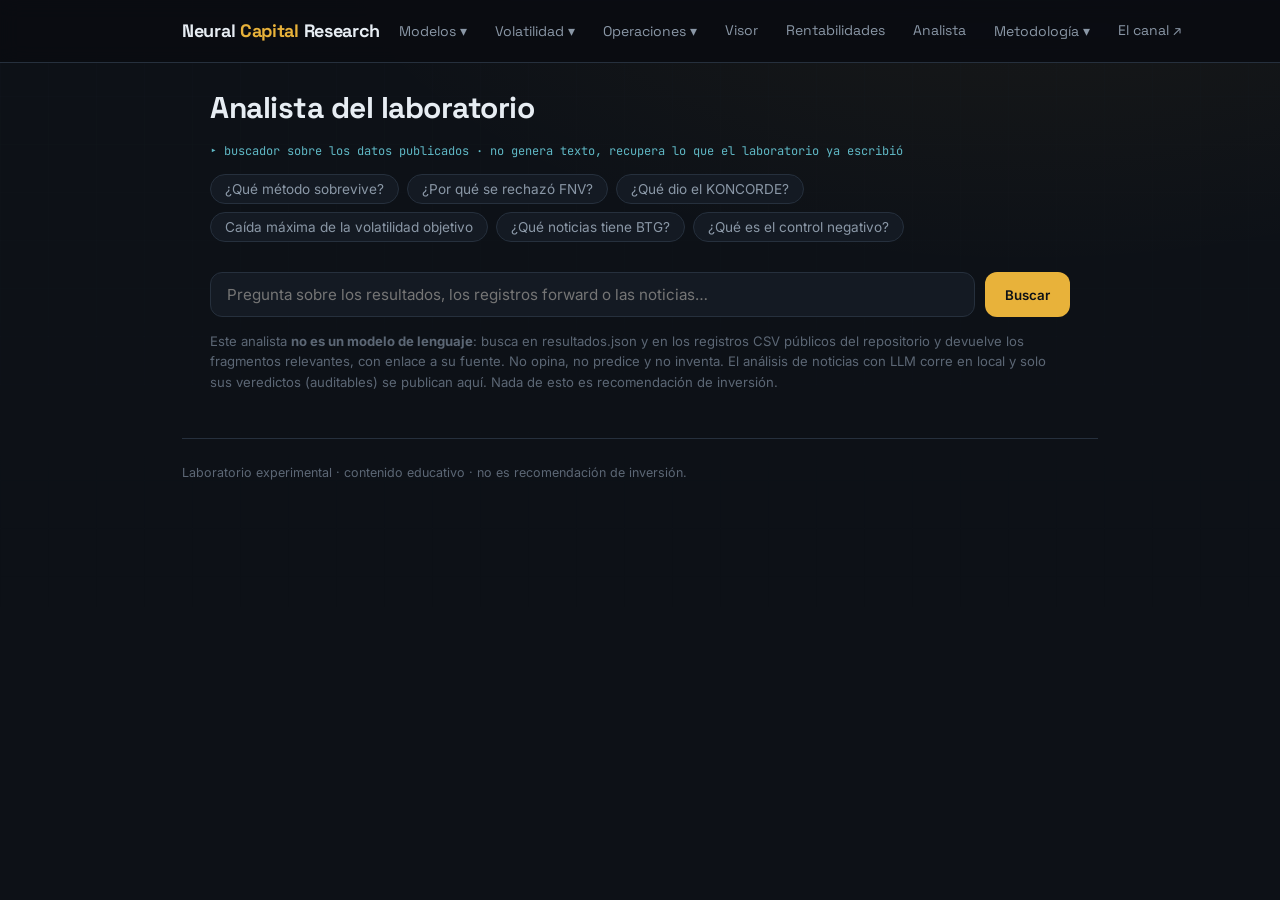
==== analista.html @ 82b218a6 "Analista web: buscador tipo chat sobre los datos publicados" ====
<!DOCTYPE html>
<html lang="es">
<head>
<meta charset="UTF-8">
<meta name="viewport" content="width=device-width, initial-scale=1.0">
<title>Neural Capital Research &middot; analista</title>
<link rel="preconnect" href="https://fonts.googleapis.com">
<link rel="preconnect" href="https://fonts.gstatic.com" crossorigin>
<link href="https://fonts.googleapis.com/css2?family=Space+Grotesk:wght@400;500;700&family=JetBrains+Mono:wght@400;500;700&family=Inter:wght@400;500&display=swap" rel="stylesheet">
<link rel="stylesheet" href="styles.css">
<style>
  .chat-caja{max-width:860px;margin:22px auto 0}
  .chat-hist{display:flex;flex-direction:column;gap:14px;margin-bottom:16px}
  .msg{max-width:88%;padding:12px 16px;border-radius:14px;font-size:.95rem}
  .msg.tu{align-self:flex-end;background:var(--panel2);border:1px solid var(--line)}
  .msg.lab{align-self:flex-start;background:var(--panel);border:1px solid var(--line)}
  .msg.lab .frag{border-left:3px solid var(--oro);padding:8px 12px;margin:10px 0;background:var(--panel2);border-radius:0 10px 10px 0}
  .msg.lab .frag .fuente{font-size:.78rem;color:var(--muted);margin-bottom:4px}
  .msg.lab .frag .fuente a{color:var(--si);text-decoration:none}
  .msg.lab .frag .txt{color:var(--text)}
  .chat-form{display:flex;gap:10px}
  .chat-form input{flex:1;background:var(--panel);border:1px solid var(--line);border-radius:12px;
    padding:12px 16px;color:var(--text);font-family:inherit;font-size:.95rem}
  .chat-form input:focus{outline:none;border-color:var(--oro)}
  .chat-form button{background:var(--oro);color:var(--ink);border:0;border-radius:12px;
    padding:12px 20px;font-weight:600;cursor:pointer;font-family:inherit}
  .chips{display:flex;flex-wrap:wrap;gap:8px;margin:14px 0}
  .chips button{background:var(--panel);border:1px solid var(--line);border-radius:999px;
    color:var(--muted);padding:6px 14px;font-size:.85rem;cursor:pointer;font-family:inherit}
  .chips button:hover{border-color:var(--oro);color:var(--text)}
  .aviso-chat{font-size:.82rem;color:var(--faint);margin-top:14px}
</style>
</head>
<body data-page="analista">

  <div id="topnav"></div>

  <div class="wrap">
    <div class="chat-caja">
      <h1 class="model-title">Analista del laboratorio</h1>
      <div class="tipo">&#9656; buscador sobre los datos publicados &middot; no genera texto, recupera lo que el laboratorio ya escribi&oacute;</div>

      <div class="chips" id="chips"></div>
      <div class="chat-hist" id="hist"></div>

      <form class="chat-form" id="form">
        <input id="preg" type="text" autocomplete="off"
               placeholder="Pregunta sobre los resultados, los registros forward o las noticias&hellip;">
        <button type="submit">Buscar</button>
      </form>

      <div class="aviso-chat">Este analista <b>no es un modelo de lenguaje</b>: busca en
      resultados.json y en los registros CSV p&uacute;blicos del repositorio y devuelve los fragmentos
      relevantes, con enlace a su fuente. No opina, no predice y no inventa. El an&aacute;lisis de
      noticias con LLM corre en local y solo sus veredictos (auditables) se publican aqu&iacute;.
      Nada de esto es recomendaci&oacute;n de inversi&oacute;n.</div>
    </div>
    <footer><div>Laboratorio experimental &middot; contenido educativo &middot; no es recomendaci&oacute;n de inversi&oacute;n.</div></footer>
  </div>

  <script src="app.js"></script>
  <script>
  (function(){
    'use strict';
    var FRAGS = [];
    var LISTO = false;

    function norm(s){
      return (s||'').toLowerCase().normalize('NFD').replace(/[\u0300-\u036f]/g,'');
    }
    function limpiaHTML(s){
      var d = document.createElement('div'); d.innerHTML = s || '';
      return (d.textContent || '').replace(/\s+/g,' ').trim();
    }
    function trocea(texto, maxLen){
      // corta en frases y agrupa en fragmentos de tamaño legible
      var frases = texto.split(/(?<=[.!?])\s+/), out = [], cur = '';
      frases.forEach(function(f){
        if((cur + ' ' + f).length > maxLen && cur){ out.push(cur.trim()); cur = f; }
        else cur = cur ? cur + ' ' + f : f;
      });
      if(cur.trim()) out.push(cur.trim());
      return out;
    }
    function addFrag(titulo, texto, fuente, enlace){
      var t = (texto||'').trim();
      if(t.length < 25) return;
      FRAGS.push({titulo: titulo||'', texto: t, fuente: fuente, enlace: enlace||null,
                  ntit: norm(titulo), ntx: norm(t)});
    }
    function parseCSV(txt){
      var lineas = txt.split(/\r?\n/).filter(function(l){return l.trim();});
      if(lineas.length < 2) return [];
      var cab = lineas[0].split(',');
      return lineas.slice(1).map(function(l){
        // división simple: los CSV del laboratorio no llevan comas entre comillas
        var v = l.split(','), o = {};
        cab.forEach(function(c,i){ o[c] = (v[i]||'').trim(); });
        return o;
      });
    }

    function cargar(){
      var tareas = [];
      tareas.push(fetch('resultados.json').then(function(r){return r.json();}).then(function(d){
        (d.experimentos||[]).forEach(function(e){
          var enlace = 'lab.html?id=' + encodeURIComponent(e.id||'');
          (e.figuras||[]).forEach(function(b){
            var p = (b.puntos && b.puntos[0]) || {};
            var ver = (p.valor!==undefined) ?
              (' Veredicto: ' + p.valor + '%/mes, p=' + p.p +
               ', FDR ' + (p.sig_fdr ? 'superado' : 'no superado') + '.') : '';
            addFrag(b.tipo || b.nombre,
                    limpiaHTML((b.razon||'') + ' ' + (b.extra||'')) + ver,
                    e.etiqueta, enlace);
          });
          trocea(limpiaHTML((e.intro||'') + ' ' + (e.nota||'') + ' ' + (e.nota_fdr||'')), 320)
            .forEach(function(tx){ addFrag(e.etiqueta, tx, e.etiqueta, enlace); });
        });
      }).catch(function(){}));

      tareas.push(fetch('forward_mineras.csv').then(function(r){
        if(!r.ok) throw 0; return r.text();
      }).then(function(t){
        parseCSV(t).forEach(function(r){
          addFrag('Elegida ' + r.ticker + ' (' + r.mes + ')',
            r.ticker + ' seleccionada en ' + r.mes + ' como ' + r.tipo + ' a ' + r.precio +
            ' $ (orden: ' + (r.metrica_orden||'n/d') + ')' +
            (r.notas ? '. Notas del analista: ' + r.notas : '') + '.',
            'forward_mineras.csv', 'lab.html?id=forward_mineras');
        });
      }).catch(function(){}));

      tareas.push(fetch('noticias_mineras.csv').then(function(r){
        if(!r.ok) throw 0; return r.text();
      }).then(function(t){
        parseCSV(t).forEach(function(r){
          addFrag('Noticia ' + r.ticker + ' (' + r.mes + ')',
            r.ticker + ': "' + r.titular + '" clasificada como ' + r.categoria +
            ' con signo ' + r.signo + ' por el modelo ' + (r.modelo||'local') + '.',
            'noticias_mineras.csv', 'lab.html?id=forward_mineras');
        });
      }).catch(function(){}));

      tareas.push(fetch('forward_carteras.csv').then(function(r){
        if(!r.ok) throw 0; return r.text();
      }).then(function(t){
        parseCSV(t).forEach(function(r){
          addFrag('Forward ' + r.estrategia + ' (' + r.mes + ')',
            'Estrategia ' + r.estrategia + ' en ' + r.mes + ': ' + r.posicion +
            ' (exposicion ' + r.exposicion + ', SPY a ' + r.precio_spy + ' $).',
            'forward_carteras.csv', 'lab.html?id=forward_carteras');
        });
      }).catch(function(){}));

      return Promise.all(tareas).then(function(){ LISTO = true; });
    }

    var VACIAS = new Set(('de la el los las un una y o que en a al del por para con sin es son fue como cual '
      + 'se lo le mi tu su hay este esta esto ese esa eso mas menos muy qué cómo cuál').split(' '));
    function buscar(q){
      var toks = norm(q).split(/[^a-z0-9$%]+/).filter(function(t){
        return t.length > 1 && !VACIAS.has(t);
      });
      if(!toks.length) return [];
      var res = FRAGS.map(function(f){
        var sc = 0;
        toks.forEach(function(t){
          if(f.ntit.indexOf(t) >= 0) sc += 3;
          if(f.ntx.indexOf(t) >= 0) sc += 1;
        });
        // los tickers en mayúsculas del texto original puntúan doble si coinciden exactos
        var mayus = q.match(/\b[A-Z]{1,5}\b/g) || [];
        mayus.forEach(function(m){
          if((f.titulo + ' ' + f.texto).indexOf(m) >= 0) sc += 4;
        });
        return {f: f, sc: sc};
      }).filter(function(x){ return x.sc > 0; });
      res.sort(function(a,b){ return b.sc - a.sc; });
      return res.slice(0, 5).map(function(x){ return x.f; });
    }

    function burbuja(clase, html){
      var d = document.createElement('div');
      d.className = 'msg ' + clase; d.innerHTML = html;
      document.getElementById('hist').appendChild(d);
      d.scrollIntoView({behavior:'smooth', block:'end'});
    }
    function esc(s){
      var d = document.createElement('div'); d.textContent = s; return d.innerHTML;
    }
    function responder(q){
      burbuja('tu', esc(q));
      if(!LISTO){ burbuja('lab', 'Cargando los datos del laboratorio&hellip; vuelve a intentarlo en un segundo.'); return; }
      var hits = buscar(q);
      if(!hits.length){
        burbuja('lab', 'No encuentro nada sobre eso en los datos publicados. Prueba con el nombre de un ' +
          'm&eacute;todo (KONCORDE, volatilidad objetivo, pares&hellip;), un ticker (FNV, BTG&hellip;) o ' +
          'una palabra clave (caída, Sharpe, dilución, rechazada&hellip;). Este buscador solo sabe lo ' +
          'que el laboratorio ha escrito.');
        return;
      }
      var html = hits.map(function(f){
        var fuente = f.enlace
          ? '<a href="' + f.enlace + '">' + esc(f.fuente) + '</a>'
          : esc(f.fuente);
        return '<div class="frag"><div class="fuente">' + fuente + '</div>' +
               '<div class="txt"><b>' + esc(f.titulo) + '.</b> ' + esc(f.texto) + '</div></div>';
      }).join('');
      burbuja('lab', 'Esto es lo que el laboratorio tiene escrito al respecto:' + html);
    }

    var EJEMPLOS = [
      '¿Qué método sobrevive?',
      '¿Por qué se rechazó FNV?',
      '¿Qué dio el KONCORDE?',
      'Caída máxima de la volatilidad objetivo',
      '¿Qué noticias tiene BTG?',
      '¿Qué es el control negativo?'
    ];
    var chips = document.getElementById('chips');
    EJEMPLOS.forEach(function(e){
      var b = document.createElement('button');
      b.type = 'button'; b.textContent = e;
      b.addEventListener('click', function(){ responder(e); });
      chips.appendChild(b);
    });

    document.getElementById('form').addEventListener('submit', function(ev){
      ev.preventDefault();
      var inp = document.getElementById('preg');
      var q = inp.value.trim();
      if(q){ responder(q); inp.value = ''; }
    });

    cargar();
  })();
  </script>
</body>
</html>
---- styles.css ----
:root{
    --ink:#0d1117; --panel:#141a23; --panel2:#1b232e; --line:#26303d;
    --text:#e7edf3; --muted:#8a97a6; --faint:#5c6775;
    --oro:#e8b23a; --oro-dim:#7a6224;
    --si:#5fb7c4; --good:#4ec98a; --warn:#e0823c; --bad:#d2566a;
    --r:14px;
  }
  *{box-sizing:border-box;margin:0;padding:0}
  html{scroll-behavior:smooth}
  body{
    background:
      radial-gradient(1200px 600px at 80% -10%, rgba(232,178,58,.06), transparent 60%),
      linear-gradient(var(--ink),var(--ink));
    color:var(--text); font-family:'Inter',system-ui,sans-serif;
    line-height:1.55; min-height:100vh;
    background-attachment:fixed;
  }
  /* fina rejilla de plano técnico */
  body::before{
    content:""; position:fixed; inset:0; pointer-events:none; z-index:0; opacity:.5;
    background-image:
      linear-gradient(rgba(38,48,61,.25) 1px, transparent 1px),
      linear-gradient(90deg, rgba(38,48,61,.25) 1px, transparent 1px);
    background-size:48px 48px;
    mask-image:linear-gradient(180deg, rgba(0,0,0,.6), transparent 70%);
  }
  .wrap{max-width:960px; margin:0 auto; padding:0 22px; position:relative; z-index:1}

  /* cabecera */
  header{padding:30px 0 22px; border-bottom:1px solid var(--line)}
  .hero{display:block; width:100%; height:auto; border-radius:16px; border:1px solid var(--line); margin-bottom:14px}
  .sr-only{position:absolute; width:1px; height:1px; padding:0; margin:-1px; overflow:hidden; clip:rect(0,0,0,0); border:0}
  .brand{display:flex; align-items:baseline; gap:14px; flex-wrap:wrap}
  .logo{
    font-family:'Space Grotesk',sans-serif; font-weight:700; font-size:30px;
    letter-spacing:-.5px; color:var(--text);
  }
  .logo b{color:var(--oro)}
  .eyebrow{
    font-family:'JetBrains Mono',monospace; font-size:11px; letter-spacing:2px;
    text-transform:uppercase; color:var(--faint);
  }
  .tagline{color:var(--muted); margin-top:8px; max-width:60ch}
  .meta{font-family:'JetBrains Mono',monospace; font-size:12px; color:var(--faint); margin-top:12px}

  /* aviso honesto */
  .aviso{
    margin:22px 0; padding:13px 16px; border-radius:var(--r);
    border:1px solid var(--oro-dim); background:rgba(232,178,58,.06);
    font-size:13.5px; color:#f0dca8; display:flex; gap:11px; align-items:flex-start;
  }
  .aviso svg{flex:0 0 auto; margin-top:2px}
  .badge-syn{
    display:inline-block; font-family:'JetBrains Mono',monospace; font-size:11px;
    letter-spacing:1px; text-transform:uppercase; color:var(--ink); background:var(--warn);
    padding:3px 9px; border-radius:6px; margin-bottom:10px; font-weight:700;
  }

  /* selector */
  .picker{margin:30px 0 8px}
  .picker label{font-family:'JetBrains Mono',monospace; font-size:11px; letter-spacing:1.5px; text-transform:uppercase; color:var(--muted); display:block; margin-bottom:9px}
  select{
    width:100%; appearance:none; background:var(--panel2); color:var(--text);
    border:1px solid var(--line); border-radius:var(--r); padding:14px 44px 14px 16px;
    font-family:'Space Grotesk',sans-serif; font-size:17px; font-weight:500; cursor:pointer;
    background-image:url("data:image/svg+xml,%3Csvg xmlns='http://www.w3.org/2000/svg' width='14' height='14' fill='none' stroke='%238a97a6' stroke-width='2'%3E%3Cpath d='M2 4l5 6 5-6'/%3E%3C/svg%3E");
    background-repeat:no-repeat; background-position:right 16px center;
  }
  select:focus-visible{outline:2px solid var(--oro); outline-offset:2px}
  .tipo{font-family:'JetBrains Mono',monospace; font-size:12px; color:var(--si); margin-top:10px}

  /* ---- SIGNATURE: veredicto de significancia ---- */
  .verdict{
    margin-top:26px; background:linear-gradient(180deg,var(--panel),var(--panel2));
    border:1px solid var(--line); border-radius:18px; padding:26px 26px 30px;
  }
  .verdict-top{display:flex; justify-content:space-between; align-items:flex-end; gap:18px; flex-wrap:wrap}
  .sharpe-big{font-family:'JetBrains Mono',monospace; font-weight:700; font-size:60px; line-height:.9; letter-spacing:-2px}
  .sharpe-lab{font-family:'JetBrains Mono',monospace; font-size:11px; letter-spacing:2px; text-transform:uppercase; color:var(--faint); margin-top:6px}
  .verdict-tag{
    font-family:'JetBrains Mono',monospace; font-size:13px; font-weight:700; letter-spacing:.5px;
    padding:8px 14px; border-radius:9px; white-space:nowrap;
  }
  .v-good{color:var(--good); background:rgba(78,201,138,.1); border:1px solid rgba(78,201,138,.35)}
  .v-bad{color:var(--warn); background:rgba(224,130,60,.1); border:1px solid rgba(224,130,60,.35)}

  /* recta numérica del IC90 frente al cero */
  .numline{margin-top:30px}
  .nl-track{position:relative; height:64px}
  .nl-axis{position:absolute; top:34px; left:0; right:0; height:2px; background:var(--line)}
  .nl-zero{position:absolute; top:14px; bottom:0; width:2px; background:var(--text); opacity:.55}
  .nl-zero span{position:absolute; top:-20px; left:50%; transform:translateX(-50%); font-family:'JetBrains Mono',monospace; font-size:11px; color:var(--muted)}
  .nl-ci{position:absolute; top:28px; height:14px; border-radius:7px; opacity:.9; transition:width .8s cubic-bezier(.2,.8,.2,1)}
  .nl-pt{position:absolute; top:21px; width:3px; height:28px; background:var(--text); border-radius:2px}
  .nl-labels{position:relative; margin-top:8px; height:16px}
  .nl-labels span{position:absolute; transform:translateX(-50%); font-family:'JetBrains Mono',monospace; font-size:11px; color:var(--faint)}
  .nl-cap{font-size:12.5px; color:var(--muted); margin-top:18px}
  .nl-cap b{color:var(--text); font-family:'JetBrains Mono',monospace}

  /* tarjetas de métricas */
  .grid{display:grid; grid-template-columns:repeat(3,1fr); gap:12px; margin-top:14px}
  .card{background:var(--panel); border:1px solid var(--line); border-radius:var(--r); padding:16px 17px}
  .card .k{font-family:'JetBrains Mono',monospace; font-size:10.5px; letter-spacing:1.5px; text-transform:uppercase; color:var(--faint)}
  .card .v{font-family:'JetBrains Mono',monospace; font-size:24px; font-weight:700; margin-top:7px}
  .card .v.neg{color:var(--bad)} .card .v.pos{color:var(--good)}

  /* diagnóstico */
  .diag{margin-top:12px; display:flex; gap:10px; flex-wrap:wrap}
  .chip{font-family:'JetBrains Mono',monospace; font-size:12px; color:var(--muted); background:var(--panel); border:1px solid var(--line); padding:8px 12px; border-radius:9px}
  .chip b{color:var(--text)}

  /* gráfico */
  .chartbox{margin-top:26px; background:var(--panel); border:1px solid var(--line); border-radius:18px; padding:20px 18px 14px}
  .chartbox h3{font-family:'Space Grotesk',sans-serif; font-size:15px; font-weight:500; color:var(--muted); margin-bottom:4px}
  .chartbox .ch-sub{font-size:12.5px; color:var(--faint); margin-bottom:14px}
  .canvas-h{position:relative; height:300px}

  /* explicaciones */
  .explain{margin:40px 0 10px}
  .explain h2{font-family:'Space Grotesk',sans-serif; font-size:13px; letter-spacing:2px; text-transform:uppercase; color:var(--oro); margin:46px 0 16px; padding-top:20px; border-top:1px solid var(--line)}
  .explain > h2:first-of-type{margin-top:6px; padding-top:0; border-top:none}
  details{border:1px solid var(--line); border-radius:var(--r); margin-bottom:10px; background:var(--panel); overflow:hidden}
  summary{padding:15px 18px; cursor:pointer; font-family:'Space Grotesk',sans-serif; font-weight:500; font-size:15.5px; list-style:none; display:flex; justify-content:space-between; align-items:center}
  summary::-webkit-details-marker{display:none}
  summary .chev{color:var(--oro); transition:transform .25s}
  details[open] summary .chev{transform:rotate(90deg)}
  details .body{padding:0 18px 18px; color:var(--muted); font-size:14px}
  details .body b{color:var(--text)}

  @keyframes accOpen{from{opacity:0; transform:translateY(-6px)} to{opacity:1; transform:none}}
  details[open] .body{animation:accOpen .28s ease}
  .sreveal{opacity:0; transform:translateY(16px); transition:opacity .55s ease, transform .55s ease}
  .sreveal.in{opacity:1; transform:none}

  .opsbox{margin-top:18px; border:1px solid var(--line); border-radius:18px; padding:22px 24px; background:var(--panel)}
  .opsbox h3{font-family:'Space Grotesk',sans-serif; font-size:16px; margin:0 0 4px; color:var(--text)}
  .ops-scroll{max-height:420px; overflow:auto; margin-top:14px; border-radius:10px}
  table.ops{width:100%; border-collapse:collapse; font-family:'JetBrains Mono',monospace; font-size:12.5px}
  table.ops th{position:sticky; top:0; background:var(--panel); text-align:left; color:var(--faint); font-weight:500; text-transform:uppercase; letter-spacing:1px; font-size:10px; padding:9px 12px; border-bottom:1px solid var(--line)}
  table.ops td{padding:9px 12px; border-bottom:1px solid rgba(38,48,61,.55); color:var(--text); white-space:nowrap}
  table.ops tr:last-child td{border-bottom:none}
  table.ops td.pos{color:var(--good)} table.ops td.neg{color:var(--bad)}
  table.ops td.est-obs{color:var(--oro)} table.ops td.est-cerr{color:var(--muted)}
  table.ops .ops-empty{color:var(--faint); text-align:center; padding:22px 12px}

  footer{border-top:1px solid var(--line); margin-top:46px; padding:24px 0 50px; color:var(--faint); font-size:12.5px}
  footer a{color:var(--muted)}

  .empty{margin-top:40px; padding:30px; border:1px dashed var(--line); border-radius:18px; text-align:center; color:var(--muted)}
  .empty b{color:var(--text); display:block; margin-bottom:6px; font-family:'Space Grotesk',sans-serif; font-size:17px}

  /* portada / entrada: la imagen ES el fondo, a pantalla completa y animada */
  body.intro-open{overflow:hidden}
  #intro{position:fixed; inset:0; z-index:100; overflow:hidden; background:#05070d;
    display:flex; flex-direction:column; align-items:center; justify-content:flex-end;
    transition:opacity .6s ease}
  #intro .bg{position:absolute; inset:-8%; z-index:0; will-change:transform;
    background:url('assets/banner.jpg') center/cover no-repeat;
    animation:kenburns 32s ease-in-out infinite alternate}
  #intro .scrim{position:absolute; inset:0; z-index:1; pointer-events:none;
    background:linear-gradient(to top, rgba(5,7,13,.94) 4%, rgba(5,7,13,.45) 34%, rgba(5,7,13,0) 60%)}
  #intro.hidden{opacity:0; pointer-events:none}
  .intro-inner{position:relative; z-index:2; text-align:center; max-width:680px; width:100%;
    padding:0 24px 10vh; animation:introIn 1s ease both}
  .intro-tag{color:#cbd6e2; margin:0 auto; max-width:50ch; font-size:16.5px; text-shadow:0 2px 16px rgba(0,0,0,.6)}
  .enter-btn{margin-top:26px; cursor:pointer; font-family:'Space Grotesk',sans-serif; font-weight:600; font-size:17px;
    color:#e8fbff; background:rgba(8,22,34,.5); border:1.5px solid #5fd0e6; border-radius:40px;
    padding:15px 34px; display:inline-flex; align-items:center; gap:10px;
    -webkit-backdrop-filter:blur(4px); backdrop-filter:blur(4px);
    box-shadow:0 0 16px rgba(95,208,230,.45), inset 0 0 12px rgba(95,208,230,.12);
    transition:transform .2s ease, box-shadow .2s ease; animation:glow 2.8s ease-in-out infinite}
  .enter-btn span{transition:transform .2s ease}
  .enter-btn:hover{transform:translateY(-2px); box-shadow:0 0 30px rgba(95,208,230,.85), inset 0 0 16px rgba(95,208,230,.22)}
  .enter-btn:hover span{transform:translateX(4px)}
  .enter-btn:focus-visible{outline:2px solid #fff; outline-offset:3px}
  .intro-mini{margin-top:18px; font-family:'JetBrains Mono',monospace; font-size:11px; letter-spacing:1px; color:#7d8a99; text-transform:uppercase}
  @keyframes glow{0%,100%{box-shadow:0 0 14px rgba(95,208,230,.4), inset 0 0 10px rgba(95,208,230,.12)} 50%{box-shadow:0 0 28px rgba(95,208,230,.8), inset 0 0 16px rgba(95,208,230,.22)}}
  @keyframes kenburns{from{transform:scale(1.02) translate(0,0)} to{transform:scale(1.14) translate(-2.5%, -2%)}}
  @keyframes introIn{from{opacity:0; transform:translateY(14px)}to{opacity:1; transform:none}}

  .reveal{opacity:0; transform:translateY(10px); transition:opacity .5s ease, transform .5s ease}
  .reveal.in{opacity:1; transform:none}

  @media (max-width:640px){
    .grid{grid-template-columns:repeat(2,1fr)}
    .sharpe-big{font-size:48px}
    .logo{font-size:24px}
  }
  @media (prefers-reduced-motion:reduce){
    *{transition:none!important; animation:none!important; scroll-behavior:auto!important}
    .reveal{opacity:1; transform:none}
    .sreveal{opacity:1; transform:none}
  }

  /* ===== barra de navegación (páginas internas) ===== */
  .topnav{position:sticky; top:0; z-index:50; background:rgba(10,13,18,.92);
    -webkit-backdrop-filter:blur(10px); backdrop-filter:blur(10px); border-bottom:1px solid var(--line)}
  .nav-inner{max-width:960px; margin:0 auto; padding:0 22px; height:62px; display:flex; align-items:center; gap:6px}
  .nav-logo{font-family:'Space Grotesk',sans-serif; font-weight:700; font-size:18px; color:var(--text);
    text-decoration:none; letter-spacing:-.3px; margin-right:auto; white-space:nowrap}
  .nav-logo b{color:var(--oro)}
  .nav-menu{display:flex; align-items:center; gap:2px}
  .nav-item{position:relative}
  .nav-trigger,.nav-link{font-family:'Space Grotesk',sans-serif; font-size:14px; color:var(--muted);
    background:none; border:none; cursor:pointer; padding:9px 13px; border-radius:9px; text-decoration:none;
    display:inline-block; white-space:nowrap}
  .nav-trigger:hover,.nav-link:hover,.nav-item:hover .nav-trigger,.nav-item:focus-within .nav-trigger{color:var(--text); background:var(--panel)}
  .nav-drop{position:absolute; top:calc(100% - 2px); left:0; min-width:215px; background:var(--panel2);
    border:1px solid var(--line); border-radius:12px; padding:7px; display:none; flex-direction:column; gap:1px;
    box-shadow:0 16px 44px rgba(0,0,0,.55)}
  .nav-item:hover .nav-drop,.nav-item:focus-within .nav-drop{display:flex}
  .nav-drop a{color:var(--muted); text-decoration:none; font-size:14px; padding:9px 12px; border-radius:8px; white-space:nowrap}
  .nav-drop a:hover{color:var(--text); background:var(--panel)}
  .nav-drop a.active{color:var(--oro)}
  .nav-disabled{color:var(--faint); font-size:13px; padding:9px 12px; font-style:italic}
  .model-title{font-family:'Space Grotesk',sans-serif; font-size:30px; font-weight:700; letter-spacing:-.5px; margin:22px 0 2px; color:var(--text)}
  body.portada{overflow:hidden}
  @media (max-width:760px){
    .nav-inner{flex-wrap:wrap; height:auto; padding:10px 12px; gap:2px}
    .nav-logo{flex-basis:100%; margin:0 0 6px; font-size:16px}
    .nav-trigger,.nav-link{padding:8px 10px; font-size:13px}
    .model-title{font-size:24px}
  }

/* Leyenda del panel de volatilidad de metales */
.lg-row{display:flex;flex-wrap:wrap;gap:16px;margin:10px 0 6px}
.lg{display:inline-flex;align-items:center;gap:7px;font-family:'JetBrains Mono',monospace;font-size:12px;color:#8a97a6}
.lg i{width:15px;height:3px;border-radius:2px;display:inline-block}
.dot{width:9px;height:9px;border-radius:50%;display:inline-block;margin-right:8px;vertical-align:middle}

/* ---------- Visor de gráficos ---------- */
.visor-head{ margin:18px 0 14px; }
.visor-head .ch-title{ margin-bottom:6px; }
.visor-controls{ display:flex; gap:14px; align-items:center; flex-wrap:wrap; margin-bottom:14px; }
.tf-toggle{ display:inline-flex; border:1px solid var(--line,#26303d); border-radius:9px; overflow:hidden; }
.tf-btn{ background:transparent; color:#8a97a6; border:0; padding:8px 16px; font-family:'JetBrains Mono',monospace; font-size:13px; cursor:pointer; }
.tf-btn.active{ background:rgba(232,178,58,.14); color:var(--oro,#e8b23a); }
.tk-combo{ position:relative; min-width:200px; }
.tk-combo input{ width:100%; box-sizing:border-box; background:#11161d; color:#e6edf3; border:1px solid var(--line,#26303d); border-radius:9px; padding:9px 13px; font-family:'JetBrains Mono',monospace; font-size:14px; outline:none; }
.tk-combo input:focus{ border-color:var(--oro,#e8b23a); }
.tk-list{ position:absolute; z-index:30; top:calc(100% + 5px); left:0; right:0; max-height:280px; overflow-y:auto; background:#0e131a; border:1px solid var(--line,#26303d); border-radius:9px; box-shadow:0 12px 30px rgba(0,0,0,.5); }
.tk-opt{ padding:8px 13px; font-family:'JetBrains Mono',monospace; font-size:14px; color:#cdd6e0; cursor:pointer; }
.tk-opt:hover, .tk-opt.hl{ background:rgba(232,178,58,.14); color:var(--oro,#e8b23a); }
.tk-opt.sel{ color:var(--oro,#e8b23a); }
.tk-empty{ padding:8px 13px; color:#5c6775; font-family:'JetBrains Mono',monospace; font-size:13px; }
.visor-canvas-wrap{ width:100%; }
.visor-canvas-wrap canvas{ display:block; width:100%; }
.vf-row{ display:flex; align-items:center; gap:9px; padding:6px 0; border-bottom:1px solid rgba(38,48,61,.4); }
.vf-row:last-child{ border-bottom:0; }

/* ---------- Panel de rentabilidades ---------- */
.spark{ display:block; }
table.rent td{ vertical-align:middle; padding:11px 12px; }
table.rent td .est-obs{ font-size:12px; margin-top:2px; }
td.mono{ font-family:'JetBrains Mono',monospace; font-size:15px; color:#e6edf3; }
table.rent a{ color:inherit; text-decoration:none; }
table.rent a:hover{ color:var(--oro,#e8b23a); }
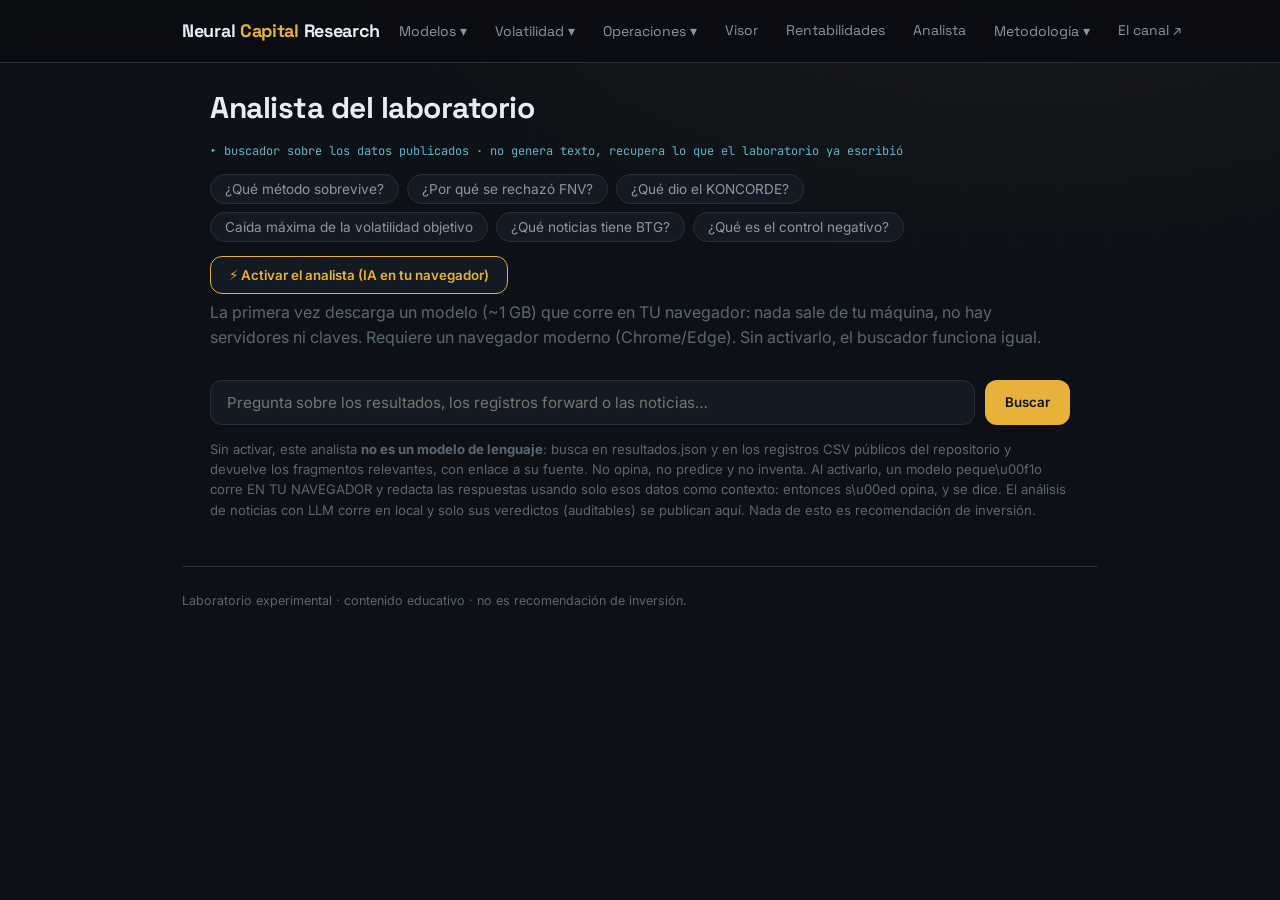
==== commit 80855bba: "Analista web: IA en el navegador (WebLLM) sobre los datos publicados" ====
--- a/analista.html
+++ b/analista.html
@@ -41,6 +41,17 @@
       <div class="tipo">&#9656; buscador sobre los datos publicados &middot; no genera texto, recupera lo que el laboratorio ya escribi&oacute;</div>
 
       <div class="chips" id="chips"></div>
+
+      <div id="cerebro-caja" style="margin:6px 0 14px">
+        <button id="cerebro-btn" type="button" style="background:var(--panel);border:1px solid var(--oro);
+          border-radius:12px;color:var(--oro);padding:10px 18px;cursor:pointer;font-family:inherit;font-weight:600">
+          &#9889; Activar el analista (IA en tu navegador)
+        </button>
+        <span id="cerebro-estado" class="ch-sub" style="margin-left:10px"></span>
+        <div class="ch-sub" style="margin-top:6px;color:var(--faint)">La primera vez descarga un modelo
+          (~1 GB) que corre en TU navegador: nada sale de tu m&aacute;quina, no hay servidores ni claves.
+          Requiere un navegador moderno (Chrome/Edge). Sin activarlo, el buscador funciona igual.</div>
+      </div>
       <div class="chat-hist" id="hist"></div>
 
       <form class="chat-form" id="form">
@@ -49,9 +60,9 @@
         <button type="submit">Buscar</button>
       </form>
 
-      <div class="aviso-chat">Este analista <b>no es un modelo de lenguaje</b>: busca en
+      <div class="aviso-chat">Sin activar, este analista <b>no es un modelo de lenguaje</b>: busca en
       resultados.json y en los registros CSV p&uacute;blicos del repositorio y devuelve los fragmentos
-      relevantes, con enlace a su fuente. No opina, no predice y no inventa. El an&aacute;lisis de
+      relevantes, con enlace a su fuente. No opina, no predice y no inventa. Al activarlo, un modelo peque\u00f1o corre EN TU NAVEGADOR y redacta las respuestas usando solo esos datos como contexto: entonces s\u00ed opina, y se dice. El an&aacute;lisis de
       noticias con LLM corre en local y solo sus veredictos (auditables) se publican aqu&iacute;.
       Nada de esto es recomendaci&oacute;n de inversi&oacute;n.</div>
     </div>
@@ -69,8 +80,14 @@
       return (s||'').toLowerCase().normalize('NFD').replace(/[\u0300-\u036f]/g,'');
     }
     function limpiaHTML(s){
-      var d = document.createElement('div'); d.innerHTML = s || '';
-      return (d.textContent || '').replace(/\s+/g,' ').trim();
+      s = (s || '')
+        .replace(/<\/(tr|thead|tbody)>/gi, ' \u00b7 ')
+        .replace(/<\/(td|th)>/gi, ' ')
+        .replace(/<(td|th)[^>]*>/gi, ' ')
+        .replace(/<br\s*\/?\s*>/gi, ' \u00b7 ');
+      var d = document.createElement('div'); d.innerHTML = s;
+      return (d.textContent || '').replace(/(\s*\u00b7\s*){2,}/g,' \u00b7 ')
+                                  .replace(/\s+/g,' ').trim();
     }
     function trocea(texto, maxLen){
       // corta en frases y agrupa en fragmentos de tamaño legible
@@ -82,10 +99,10 @@
       if(cur.trim()) out.push(cur.trim());
       return out;
     }
-    function addFrag(titulo, texto, fuente, enlace){
+    function addFrag(titulo, texto, fuente, enlace, clase){
       var t = (texto||'').trim();
       if(t.length < 25) return;
-      FRAGS.push({titulo: titulo||'', texto: t, fuente: fuente, enlace: enlace||null,
+      FRAGS.push({titulo: titulo||'', texto: t, fuente: fuente, enlace: enlace||null, clase: clase||'resultado',
                   ntit: norm(titulo), ntx: norm(t)});
     }
     function parseCSV(txt){
@@ -127,7 +144,7 @@
             r.ticker + ' seleccionada en ' + r.mes + ' como ' + r.tipo + ' a ' + r.precio +
             ' $ (orden: ' + (r.metrica_orden||'n/d') + ')' +
             (r.notas ? '. Notas del analista: ' + r.notas : '') + '.',
-            'forward_mineras.csv', 'lab.html?id=forward_mineras');
+            'forward_mineras.csv', 'lab.html?id=forward_mineras', 'forward');
         });
       }).catch(function(){}));
 
@@ -138,7 +155,7 @@
           addFrag('Noticia ' + r.ticker + ' (' + r.mes + ')',
             r.ticker + ': "' + r.titular + '" clasificada como ' + r.categoria +
             ' con signo ' + r.signo + ' por el modelo ' + (r.modelo||'local') + '.',
-            'noticias_mineras.csv', 'lab.html?id=forward_mineras');
+            'noticias_mineras.csv', 'lab.html?id=forward_mineras', 'noticia');
         });
       }).catch(function(){}));
 
@@ -149,7 +166,7 @@
           addFrag('Forward ' + r.estrategia + ' (' + r.mes + ')',
             'Estrategia ' + r.estrategia + ' en ' + r.mes + ': ' + r.posicion +
             ' (exposicion ' + r.exposicion + ', SPY a ' + r.precio_spy + ' $).',
-            'forward_carteras.csv', 'lab.html?id=forward_carteras');
+            'forward_carteras.csv', 'lab.html?id=forward_carteras', 'forward');
         });
       }).catch(function(){}));
 
@@ -189,25 +206,136 @@
     function esc(s){
       var d = document.createElement('div'); d.textContent = s; return d.innerHTML;
     }
-    function responder(q){
-      burbuja('tu', esc(q));
-      if(!LISTO){ burbuja('lab', 'Cargando los datos del laboratorio&hellip; vuelve a intentarlo en un segundo.'); return; }
-      var hits = buscar(q);
-      if(!hits.length){
-        burbuja('lab', 'No encuentro nada sobre eso en los datos publicados. Prueba con el nombre de un ' +
-          'm&eacute;todo (KONCORDE, volatilidad objetivo, pares&hellip;), un ticker (FNV, BTG&hellip;) o ' +
-          'una palabra clave (caída, Sharpe, dilución, rechazada&hellip;). Este buscador solo sabe lo ' +
-          'que el laboratorio ha escrito.');
-        return;
-      }
-      var html = hits.map(function(f){
+    function tarjetas(hits){
+      return hits.map(function(f){
         var fuente = f.enlace
           ? '<a href="' + f.enlace + '">' + esc(f.fuente) + '</a>'
           : esc(f.fuente);
         return '<div class="frag"><div class="fuente">' + fuente + '</div>' +
                '<div class="txt"><b>' + esc(f.titulo) + '.</b> ' + esc(f.texto) + '</div></div>';
       }).join('');
-      burbuja('lab', 'Esto es lo que el laboratorio tiene escrito al respecto:' + html);
+    }
+    function tema(q){
+      var t = q.match(/\b[A-Z]{2,5}\b/);
+      if(t) return t[0];
+      var n = norm(q).replace(/[?¿!.]/g,'').split(/\s+/).filter(function(w){
+        return w.length > 3 && !VACIAS.has(w);
+      });
+      return n.length ? n.slice(0,3).join(' ') : '';
+    }
+    var ABRE = [
+      'Sobre {T}, esto es lo que consta:',
+      'Sobre {T}, el laboratorio tiene escrito esto:',
+      'Buscando {T}, esto es lo m\u00e1s relevante que hay publicado:',
+      'De {T}, esto es lo que hay en el registro:'
+    ];
+    var abreIdx = 0;
+    function abre(t){
+      var s = ABRE[abreIdx++ % ABRE.length];
+      return t ? s.replace('{T}', '<b>' + esc(t) + '</b>') : 'Esto es lo que hay publicado:';
+    }
+    function responder(q){
+      burbuja('tu', esc(q));
+      if(!LISTO){ burbuja('lab', 'Un segundo, que a\u00fan estoy cargando los datos del laboratorio&hellip; repite la pregunta enseguida.'); return; }
+      var t = tema(q);
+      var pideNoticias = /noticia|titular|prensa|news/.test(norm(q));
+      var hits = buscar(q);
+      if(pideNoticias){
+        var noticias = hits.filter(function(f){ return f.clase === 'noticia'; });
+        var hayNoticiasCargadas = FRAGS.some(function(f){ return f.clase === 'noticia'; });
+        if(noticias.length){
+          burbuja('lab', abre(t) + tarjetas(noticias.slice(0,5)));
+          return;
+        }
+        var resto = hits.slice(0,3);
+        var msj = hayNoticiasCargadas
+          ? 'No hay noticias clasificadas sobre ' + (t ? '<b>' + esc(t) + '</b>' : 'eso') + ' todav\u00eda.'
+          : 'El analista local a\u00fan no ha publicado ninguna clasificaci\u00f3n de noticias (corre en la m\u00e1quina del laboratorio, no aqu\u00ed).';
+        burbuja('lab', msj + (resto.length ? ' Lo que s\u00ed consta en los dem\u00e1s registros:' + tarjetas(resto) : ''));
+        return;
+      }
+      if(MOTOR){
+        responderConCerebro(q, hits.slice(0, 5));
+        return;
+      }
+      if(!hits.length){
+        burbuja('lab', 'Sobre ' + (t ? '<b>' + esc(t) + '</b>' : 'eso') + ' no hay nada escrito en los datos publicados ' +
+          '&mdash; y prefiero decirlo a inventar. Prueba con un m\u00e9todo (KONCORDE, volatilidad objetivo&hellip;), ' +
+          'un ticker (FNV, BTG&hellip;) o una palabra clave (ca\u00edda, Sharpe, diluci\u00f3n, rechazada&hellip;).');
+        return;
+      }
+      burbuja('lab', abre(t) + tarjetas(hits));
+    }
+
+    // ---------- Analista con cerebro (WebLLM, corre en el navegador) ----------
+    var MOTOR = null, MOTOR_CARGANDO = false;
+    var MODELO_WEB = 'Qwen2.5-1.5B-Instruct-q4f16_1-MLC';
+    var SISTEMA_WEB =
+      'Eres el analista del laboratorio Neural Capital Research, esceptico y honesto: ' +
+      'este laboratorio publica tambien lo que no funciona. Responde en espanol, breve y claro, ' +
+      'USANDO SOLO los datos del contexto. Si la respuesta no esta en el contexto, di exactamente ' +
+      'que no esta en los datos publicados. Distingue hechos (con sus numeros) de tu opinion. ' +
+      'Nada es recomendacion de inversion.';
+
+    function estadoCerebro(txt){
+      var el = document.getElementById('cerebro-estado');
+      if(el) el.textContent = txt;
+    }
+    function activarCerebro(){
+      if(MOTOR || MOTOR_CARGANDO) return;
+      MOTOR_CARGANDO = true;
+      var btn = document.getElementById('cerebro-btn');
+      if(btn) btn.disabled = true;
+      estadoCerebro('cargando m\u00f3dulo\u2026');
+      import('https://cdn.jsdelivr.net/npm/@mlc-ai/web-llm/+esm').then(function(webllm){
+        return webllm.CreateMLCEngine(MODELO_WEB, {
+          initProgressCallback: function(p){
+            estadoCerebro(p && p.text ? p.text.slice(0, 90) : 'descargando modelo\u2026');
+          }
+        });
+      }).then(function(engine){
+        MOTOR = engine; MOTOR_CARGANDO = false;
+        estadoCerebro('analista activo \u2713 (modelo local en tu navegador)');
+        if(btn) btn.style.display = 'none';
+      }).catch(function(err){
+        MOTOR_CARGANDO = false;
+        if(btn) btn.disabled = false;
+        estadoCerebro('no se pudo activar: ' + (String(err).indexOf('WebGPU') >= 0 || !navigator.gpu
+          ? 'tu navegador no soporta WebGPU (prueba Chrome o Edge actualizados)'
+          : String(err).slice(0, 120)) + ' \u2014 el buscador sigue funcionando.');
+      });
+    }
+    document.getElementById('cerebro-btn').addEventListener('click', activarCerebro);
+
+    function responderConCerebro(q, hits){
+      var contexto = hits.map(function(f, i){
+        return (i+1) + ') [' + f.fuente + '] ' + f.titulo + ': ' + f.texto;
+      }).join('\n');
+      var d = document.createElement('div');
+      d.className = 'msg lab'; d.innerHTML = '<span class="ch-sub">pensando\u2026</span>';
+      document.getElementById('hist').appendChild(d);
+      d.scrollIntoView({behavior:'smooth', block:'end'});
+      MOTOR.chat.completions.create({
+        messages: [
+          {role:'system', content: SISTEMA_WEB},
+          {role:'user', content: 'DATOS DEL LABORATORIO:\n' + (contexto || '(nada relevante encontrado)') +
+            '\n\nPREGUNTA: ' + q}
+        ],
+        temperature: 0.3, max_tokens: 400, stream: true
+      }).then(async function(stream){
+        var texto = '';
+        for await (var trozo of stream){
+          texto += (trozo.choices[0] && trozo.choices[0].delta.content) || '';
+          d.innerHTML = esc(texto).replace(/\n/g,'<br>');
+        }
+        if(hits.length){
+          d.innerHTML = esc(texto).replace(/\n/g,'<br>') +
+            '<div class="ch-sub" style="margin-top:10px">Fuentes usadas:</div>' + tarjetas(hits.slice(0,3));
+        }
+      }).catch(function(err){
+        d.innerHTML = 'El modelo fall\u00f3 al responder (' + esc(String(err).slice(0,80)) +
+          '). Esto es lo que encontr\u00f3 el buscador:' + tarjetas(hits);
+      });
     }
 
     var EJEMPLOS = [
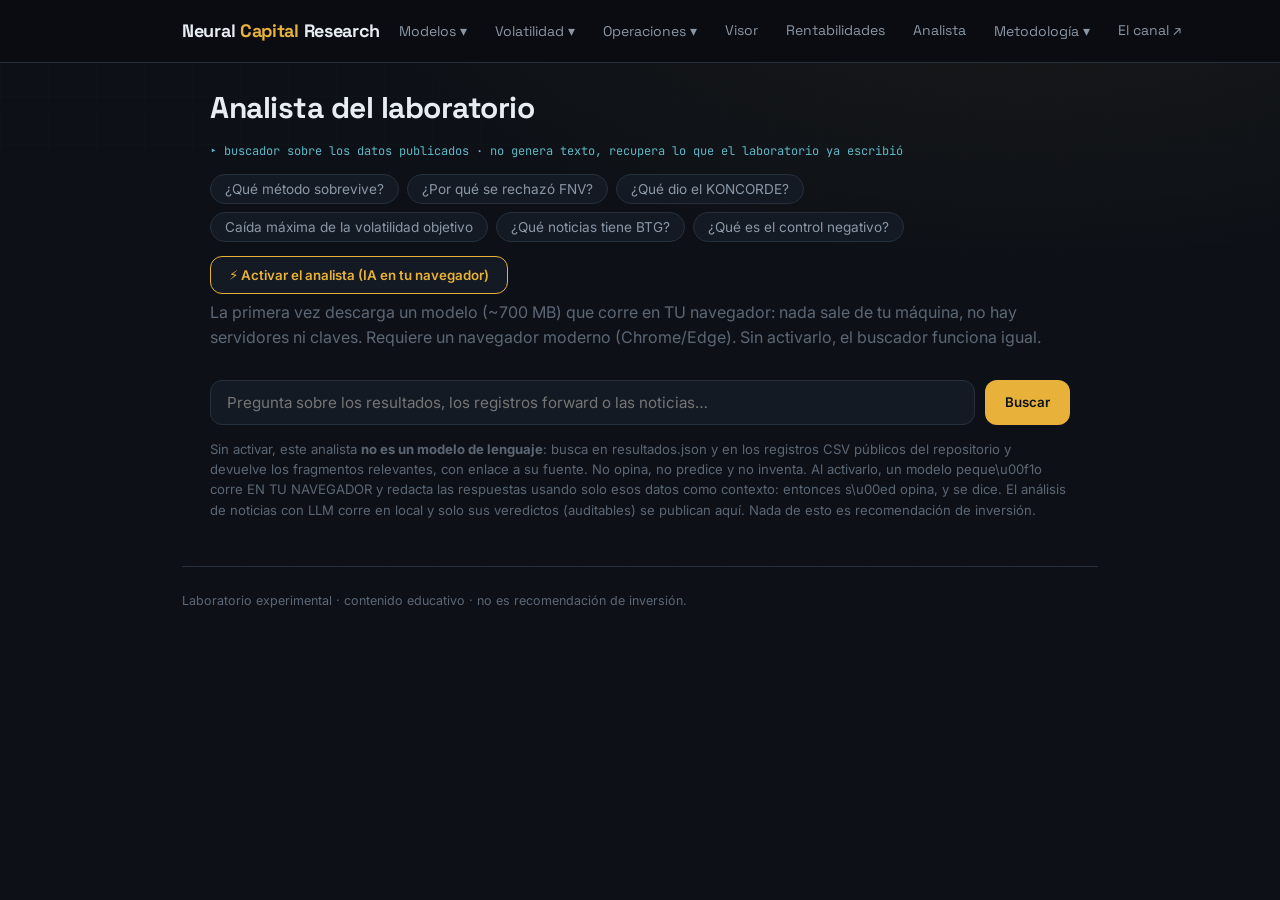
==== commit bd89656a: "Analista web: modelo 1B mas estable, error honesto y limpieza de cache" ====
--- a/analista.html
+++ b/analista.html
@@ -49,7 +49,7 @@
         </button>
         <span id="cerebro-estado" class="ch-sub" style="margin-left:10px"></span>
         <div class="ch-sub" style="margin-top:6px;color:var(--faint)">La primera vez descarga un modelo
-          (~1 GB) que corre en TU navegador: nada sale de tu m&aacute;quina, no hay servidores ni claves.
+          (~700 MB) que corre en TU navegador: nada sale de tu m&aacute;quina, no hay servidores ni claves.
           Requiere un navegador moderno (Chrome/Edge). Sin activarlo, el buscador funciona igual.</div>
       </div>
       <div class="chat-hist" id="hist"></div>
@@ -194,7 +194,9 @@
         return {f: f, sc: sc};
       }).filter(function(x){ return x.sc > 0; });
       res.sort(function(a,b){ return b.sc - a.sc; });
-      return res.slice(0, 5).map(function(x){ return x.f; });
+      return res.slice(0, 5).map(function(x){
+        var f = Object.assign({}, x.f); f.sc = x.sc; return f;
+      });
     }
 
     function burbuja(clase, html){
@@ -234,8 +236,21 @@
       var s = ABRE[abreIdx++ % ABRE.length];
       return t ? s.replace('{T}', '<b>' + esc(t) + '</b>') : 'Esto es lo que hay publicado:';
     }
+    var GENERANDO = false;
+    var SALUDO = /^\s*(hola+|hol|buenas|buenos dias|buenas tardes|buenas noches|hey|hi|hello|que tal|qu\u00e9 tal|hola que tal|hola qu\u00e9 tal)[\s!.,?]*$/i;
     function responder(q){
       burbuja('tu', esc(q));
+      if(!MOTOR && SALUDO.test(q)){
+        burbuja('lab', '\u00a1Hola! Preg\u00fantame por los resultados del laboratorio: un m\u00e9todo ' +
+          '(volatilidad objetivo, KONCORDE\u2026), un ticker del registro de mineras (BTG, HMY\u2026) ' +
+          'o una m\u00e9trica (ca\u00edda m\u00e1xima, Sharpe\u2026). Los chips de arriba son atajos. ' +
+          'Y si activas el analista con el bot\u00f3n de arriba, podr\u00e1s charlar conmigo de verdad.');
+        return;
+      }
+      if(GENERANDO){
+        burbuja('lab', 'Un momento \u2014 a\u00fan estoy con la pregunta anterior. En cuanto termine, repite esta.');
+        return;
+      }
       if(!LISTO){ burbuja('lab', 'Un segundo, que a\u00fan estoy cargando los datos del laboratorio&hellip; repite la pregunta enseguida.'); return; }
       var t = tema(q);
       var pideNoticias = /noticia|titular|prensa|news/.test(norm(q));
@@ -269,17 +284,35 @@
 
     // ---------- Analista con cerebro (WebLLM, corre en el navegador) ----------
     var MOTOR = null, MOTOR_CARGANDO = false;
-    var MODELO_WEB = 'Qwen2.5-1.5B-Instruct-q4f16_1-MLC';
+    var MODELO_WEB = 'Llama-3.2-1B-Instruct-q4f16_1-MLC';
+    var MODELO_VIEJO = 'Qwen2.5-1.5B-Instruct-q4f16_1-MLC';
     var SISTEMA_WEB =
       'Eres el analista del laboratorio Neural Capital Research, esceptico y honesto: ' +
       'este laboratorio publica tambien lo que no funciona. Responde en espanol, breve y claro, ' +
       'USANDO SOLO los datos del contexto. Si la respuesta no esta en el contexto, di exactamente ' +
       'que no esta en los datos publicados. Distingue hechos (con sus numeros) de tu opinion. ' +
-      'Nada es recomendacion de inversion.';
+      'Si te saludan o charlan, responde natural y breve, como una persona. Si preguntan por algo que el laboratorio no cubre (un valor, un dato que no esta en el contexto), dilo con naturalidad y cuenta que SI cubre el laboratorio, sin inventar jamas cifras ni datos. REGLAS DURAS: (1) El laboratorio NO hace pronosticos: si te piden predecir el futuro (que pasara, cuanto valdra, volatilidad o precio dentro de X meses), di claramente que el laboratorio no predice, solo publica lo que midio, y ofrece lo medido mas cercano. (2) Cada cifra que digas debe estar LITERAL en el contexto: si no esta, no existe. Tutea siempre, nada de usted. Nada es recomendacion de inversion.';
 
     function estadoCerebro(txt){
       var el = document.getElementById('cerebro-estado');
       if(el) el.textContent = txt;
+    }
+    function _crearMotor(){
+      return import('https://cdn.jsdelivr.net/npm/@mlc-ai/web-llm/+esm').then(function(webllm){
+        var conf = Object.assign({}, webllm.prebuiltAppConfig || {}, { useIndexedDBCache: true });
+        return webllm.CreateMLCEngine(MODELO_WEB, {
+          appConfig: conf,
+          initProgressCallback: function(p){
+            estadoCerebro(p && p.text ? p.text.slice(0, 90) : 'descargando modelo\u2026');
+          }
+        }).then(function(engine){
+          // limpiar la cach\u00e9 del modelo anterior para no dejar 1 GB muerto (mejor esfuerzo)
+          try {
+            if(webllm.deleteModelAllInfoInCache) webllm.deleteModelAllInfoInCache(MODELO_VIEJO, conf).catch(function(){});
+          } catch(_e){}
+          return engine;
+        });
+      });
     }
     function activarCerebro(){
       if(MOTOR || MOTOR_CARGANDO) return;
@@ -287,26 +320,47 @@
       var btn = document.getElementById('cerebro-btn');
       if(btn) btn.disabled = true;
       estadoCerebro('cargando m\u00f3dulo\u2026');
-      import('https://cdn.jsdelivr.net/npm/@mlc-ai/web-llm/+esm').then(function(webllm){
-        return webllm.CreateMLCEngine(MODELO_WEB, {
-          initProgressCallback: function(p){
-            estadoCerebro(p && p.text ? p.text.slice(0, 90) : 'descargando modelo\u2026');
-          }
-        });
-      }).then(function(engine){
+      _crearMotor().then(function(engine){
         MOTOR = engine; MOTOR_CARGANDO = false;
+        try { localStorage.setItem('nc_analista_activo', '1'); } catch(_e){}
         estadoCerebro('analista activo \u2713 (modelo local en tu navegador)');
         if(btn) btn.style.display = 'none';
       }).catch(function(err){
         MOTOR_CARGANDO = false;
-        if(btn) btn.disabled = false;
-        estadoCerebro('no se pudo activar: ' + (String(err).indexOf('WebGPU') >= 0 || !navigator.gpu
+        if(btn){ btn.disabled = false; btn.style.display = ''; }
+        var motivo = !navigator.gpu
           ? 'tu navegador no soporta WebGPU (prueba Chrome o Edge actualizados)'
-          : String(err).slice(0, 120)) + ' \u2014 el buscador sigue funcionando.');
+          : 'el motor no pudo arrancar (GPU ocupada o sin memoria; suele ser pasajero) \u2014 reint\u00e9ntalo con el bot\u00f3n. Detalle: ' + String(err).slice(0, 90);
+        estadoCerebro('no se pudo activar: ' + motivo + ' \u2014 el buscador sigue funcionando.');
       });
     }
     document.getElementById('cerebro-btn').addEventListener('click', activarCerebro);
-
+    try {
+      if(localStorage.getItem('nc_analista_activo') === '1' && navigator.gpu){
+        estadoCerebro('reactivando desde cach\u00e9\u2026');
+        activarCerebro();
+      }
+    } catch(_e){}
+
+    function esErrorMotor(e){
+      return /buffer|abort|device|gpu|mapping|dispos|not.?loaded|unload/i.test(String(e));
+    }
+    async function _generarWeb(q, contexto, d){
+      var stream = await MOTOR.chat.completions.create({
+        messages: [
+          {role:'system', content: SISTEMA_WEB},
+          {role:'user', content: 'DATOS DEL LABORATORIO:\n' + (contexto || '(nada relevante encontrado)') +
+            '\n\nPREGUNTA: ' + q}
+        ],
+        temperature: 0.3, max_tokens: 400, stream: true
+      });
+      var texto = '';
+      for await (var trozo of stream){
+        texto += (trozo.choices[0] && trozo.choices[0].delta.content) || '';
+        d.innerHTML = esc(texto).replace(/\n/g,'<br>');
+      }
+      return texto;
+    }
     function responderConCerebro(q, hits){
       var contexto = hits.map(function(f, i){
         return (i+1) + ') [' + f.fuente + '] ' + f.titulo + ': ' + f.texto;
@@ -315,27 +369,48 @@
       d.className = 'msg lab'; d.innerHTML = '<span class="ch-sub">pensando\u2026</span>';
       document.getElementById('hist').appendChild(d);
       d.scrollIntoView({behavior:'smooth', block:'end'});
-      MOTOR.chat.completions.create({
-        messages: [
-          {role:'system', content: SISTEMA_WEB},
-          {role:'user', content: 'DATOS DEL LABORATORIO:\n' + (contexto || '(nada relevante encontrado)') +
-            '\n\nPREGUNTA: ' + q}
-        ],
-        temperature: 0.3, max_tokens: 400, stream: true
-      }).then(async function(stream){
-        var texto = '';
-        for await (var trozo of stream){
-          texto += (trozo.choices[0] && trozo.choices[0].delta.content) || '';
-          d.innerHTML = esc(texto).replace(/\n/g,'<br>');
+      GENERANDO = true;
+      (async function(){
+        try {
+          var texto;
+          try {
+            texto = await _generarWeb(q, contexto, d);
+          } catch(err1){
+            if(!esErrorMotor(err1)) throw err1;
+            // nivel 1: resetear el chat del motor
+            d.innerHTML = '<span class="ch-sub">el motor tropez\u00f3; reintentando\u2026</span>';
+            try {
+              if(MOTOR.resetChat) await MOTOR.resetChat();
+              texto = await _generarWeb(q, contexto, d);
+            } catch(err2){
+              if(!esErrorMotor(err2)) throw err2;
+              // nivel 2: recrear el motor entero (los pesos est\u00e1n cacheados: segundos)
+              d.innerHTML = '<span class="ch-sub">reiniciando el motor (los pesos ya est\u00e1n en cach\u00e9)\u2026</span>';
+              estadoCerebro('reiniciando el motor\u2026');
+              try { MOTOR = await _crearMotor(); }
+              catch(e3){
+                MOTOR = null;
+                var btn2 = document.getElementById('cerebro-btn');
+                if(btn2){ btn2.style.display = ''; btn2.disabled = false; }
+                estadoCerebro('el motor se apag\u00f3 y no pudo reiniciarse: vuelve a activarlo con el bot\u00f3n.');
+                throw err2;
+              }
+              estadoCerebro('analista activo \u2713 (modelo local en tu navegador)');
+              texto = await _generarWeb(q, contexto, d);
+            }
+          }
+          var fuertes = hits.filter(function(f){ return (f.sc || 0) >= 5; });
+          if(fuertes.length){
+            d.innerHTML = esc(texto).replace(/\n/g,'<br>') +
+              '<div class="ch-sub" style="margin-top:10px">Fuentes usadas:</div>' + tarjetas(fuertes.slice(0,3));
+          }
+        } catch(err){
+          d.innerHTML = 'El modelo fall\u00f3 al responder (' + esc(String(err).slice(0,80)) +
+            '). Esto es lo que encontr\u00f3 el buscador:' + tarjetas(hits);
+        } finally {
+          GENERANDO = false;
         }
-        if(hits.length){
-          d.innerHTML = esc(texto).replace(/\n/g,'<br>') +
-            '<div class="ch-sub" style="margin-top:10px">Fuentes usadas:</div>' + tarjetas(hits.slice(0,3));
-        }
-      }).catch(function(err){
-        d.innerHTML = 'El modelo fall\u00f3 al responder (' + esc(String(err).slice(0,80)) +
-          '). Esto es lo que encontr\u00f3 el buscador:' + tarjetas(hits);
-      });
+      })();
     }
 
     var EJEMPLOS = [
